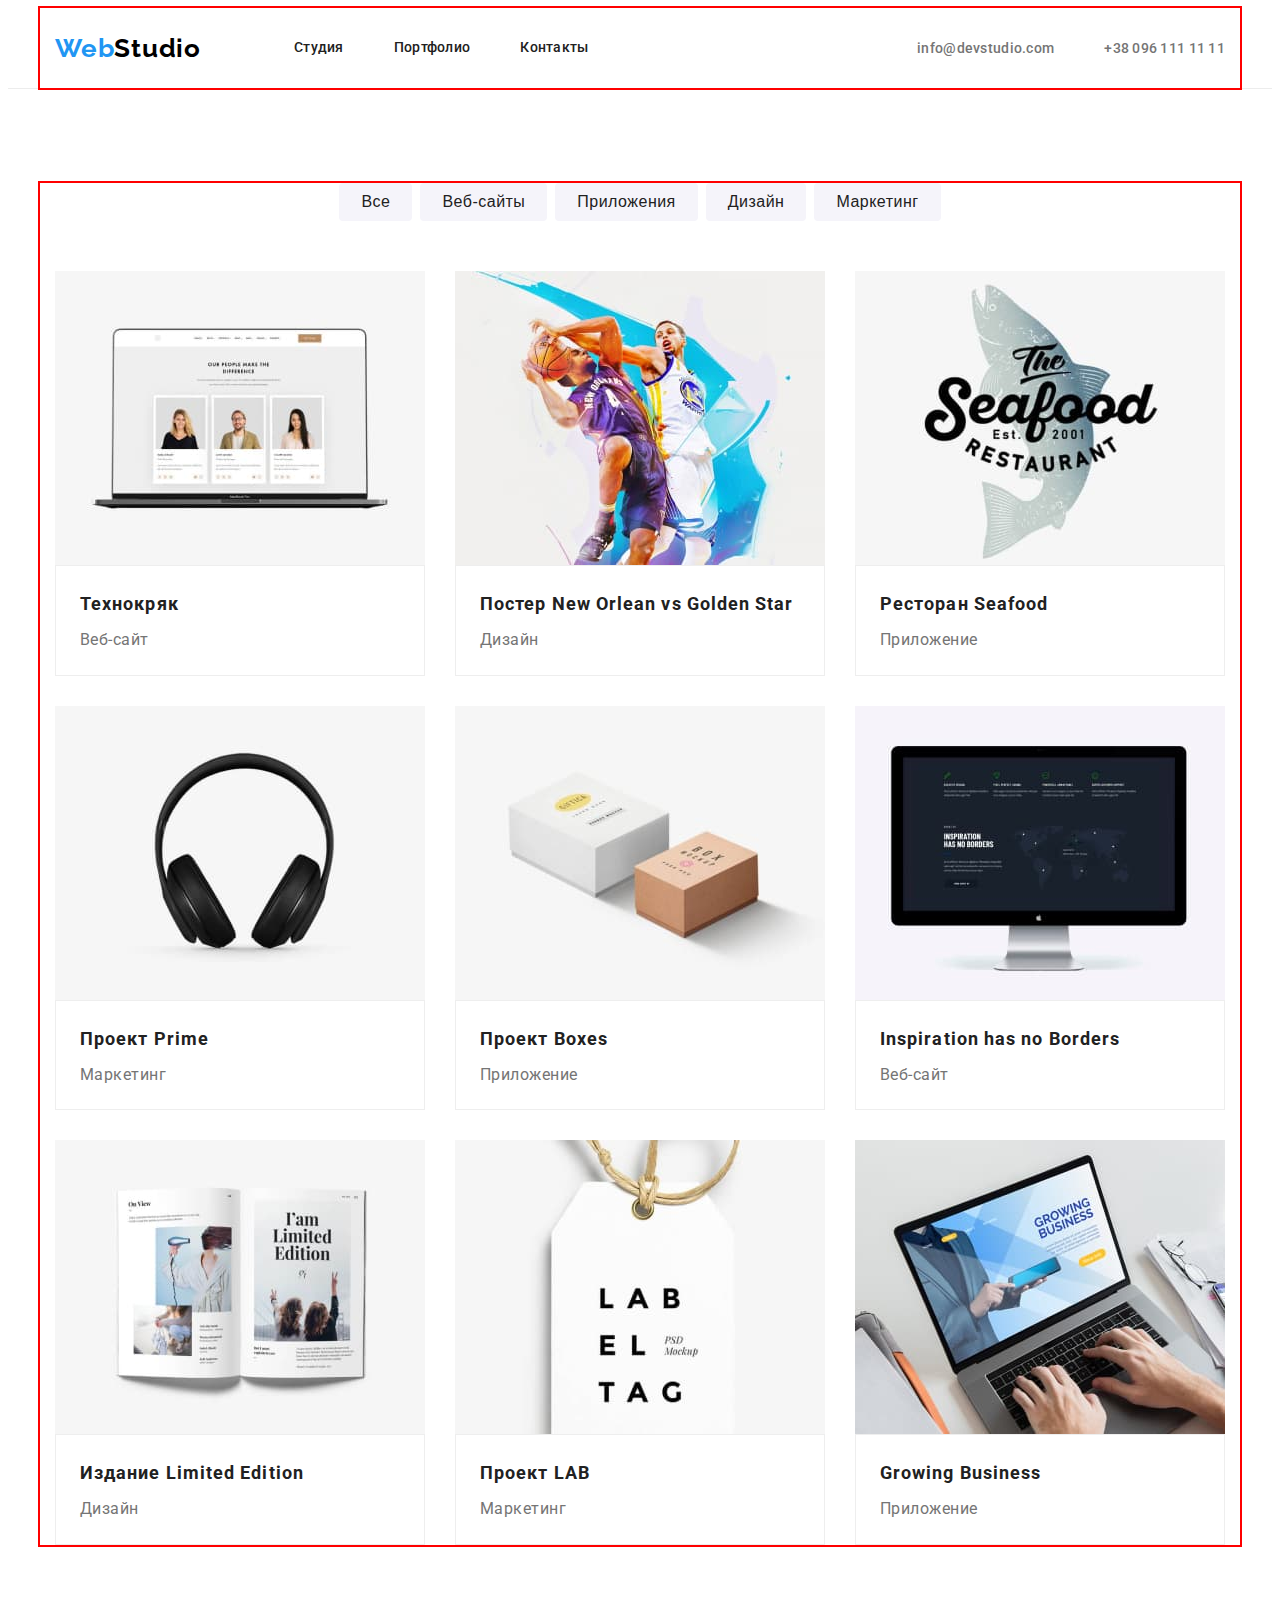
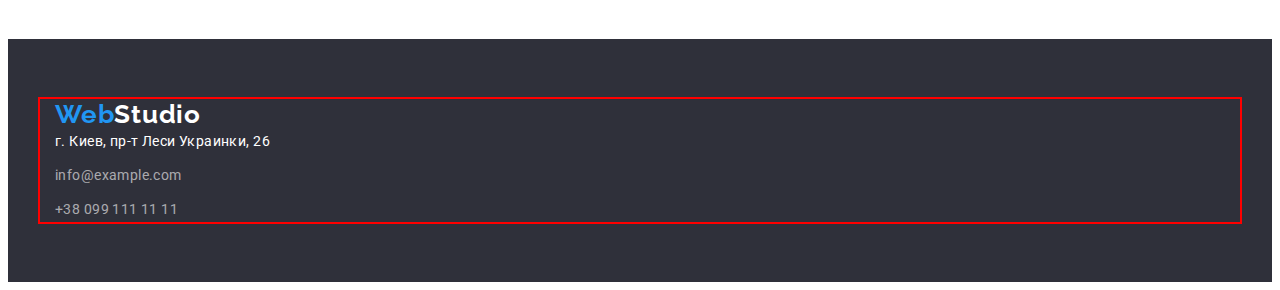
==== portfolio.html @ a9dec00b "Initial commit" ====
<!DOCTYPE html>
<html lang="ru">

<head>
    <meta charset="UTF-8">
    <meta http-equiv="X-UA-Compatible" content="IE=edge">
    <meta name="viewport" content="width=device-width, initial-scale=1.0">
    <title>Document</title>
    <link rel="preconnect" href="https://fonts.googleapis.com">
    <link rel="preconnect" href="https://fonts.gstatic.com" crossorigin>
    <link
        href="https://fonts.googleapis.com/css2?family=Raleway:wght@700&family=Roboto:wght@400;500;700;900&display=swap"
        rel="stylesheet">
    <link rel="stylesheet" href="./css/styles.css">
</head>

<body>
    <!-- хедер -->
    <header class="header">
        <div class="container menu">
            <nav class="navigation">
    
                <a class="logo logo-header" href="./index.html">
    
                    <span class="logo accent">Web</span><span class="logo basic">Studio</span>
                </a>
    
                <!-- nav -->
    
                <ul class="navigation-list">
                    <li class="item-navigation item"><a class="link-navigation" href="Студия">Студия</a></li>
                    <li class="item-navigation item"><a class="link-navigation" href="./portfolio.html">Портфолио</a></li>
                    <li class="item-navigation item"><a class="link-navigation" href="Контакты">Контакты</a></li>
                </ul>
            </nav>
            <div class="header-group">
                <ul class="site-nav list">
                    <li class="group-item">
                        <a class="link-contact" href="mailto:info@devstudio.com">info@devstudio.com</a>
                    </li>
                    <li class="group-item">
                        <a class="link-contact" href="tel:380961111111">+38 096 111 11 11</a>
                    </li>
                </ul>
            </div>
        </div>
    
    </header>

    <main>
        
        <section class="section">
            <div class="container">
            <h1 class="visually-hidden">заглпвие</h1>
            
            <ul class="button-list">
                <li class="filter-button"><button class="btn" type="button">Все</button></li>
                <li class="filter-button"><button class="btn" type="button">Веб-сайты</button></li>
                <li class="filter-button"><button class="btn" type="button">Приложения</button></li>
                <li class="filter-button"><button class="btn" type="button">Дизайн</button></li>
                <li class="filter-button"><button class="btn" type="button">Маркетинг</button></li>
            </ul>

            <ul class="list portfolio-list">
                    <li class="item card-example"><img src="./images/homework-2/img-2-1.jpg" alt="фото" width="370" height="294">
                            <div class="portfolio-about"> <h2 class="image name-works">Технокряк</h2>
                            <p class="type">Веб-сайт</p></div>
                    </li>
                    
                    <li class="item card-example"><img src="./images/homework-2/img-2-2.jpg" alt="фото" width="370" height="294">
                            <div class="portfolio-about"><h2 class="image name-works">Постер New Orlean vs Golden Star</h2>
                            <p class="type">Дизайн</p>
                            </div>
                    </li>

                    <li class="item card-example"><img src="./images/homework-2/img-2-3.jpg" alt="фото" width="370" height="294">
                            <div class="portfolio-about"> <h2 class="image name-works">Ресторан Seafood</h2>
                            <p class="type">Приложение</p>
                            </div>
                    </li>

                    <li class="item card-example"><img src="./images/homework-2/img-2-4.jpg" alt="фото" width="370" height="294">
                            <div class="portfolio-about"> <h2 class="image name-works">Проект Prime</h2>
                            <p class="type">Маркетинг</p>
                            </div>
                    </li>
                
                    <li class="item card-example"><img src="./images/homework-2/img-2-5.jpg" alt="фото" width="370" height="294">
                            <div class="portfolio-about"> <h2 class="image name-works">Проект Boxes</h2>
                            <p class="type">Приложение</p>
                            </div>
                    </li>
           
                    <li class="item card-example"><img src="./images/homework-2/img-2-6.jpg" alt="фото" width="370" height="294">
                            <div class="portfolio-about"> <h2 class="image name-works">Inspiration has no Borders</h2>
                            <p class="type">Веб-сайт</p>
                            </div>
                    </li>
           
                    <li class="item card-example"><img src="./images/homework-2/img-2-7.jpg" alt="фото" width="370" height="294">
                            <div class="portfolio-about"> <h2 class="image name-works">Издание Limited Edition</h2>
                            <p class="type">Дизайн</p>
                            </div>
                    </li>
                
                    <li class="item card-example"><img src="./images/homework-2/img-2-8.jpg" alt="фото" width="370" height="294">
                            <div class="portfolio-about"> <h2 class="image name-works">Проект LAB</h2>
                            <p class="type">Маркетинг</p>
                            </div>
                    </li>
                
                    <li class="item card-example"><img src="./images/homework-2/img-2-9.jpg" alt="фото" width="370" height="294">
                            <div class="portfolio-about"> <h2 class="image name-works">Growing Business</h2>
                            <p class="type">Приложение</p>
                            </div>
                    </li>
                </div>

                </ul>
            </div>
        </section>

    </main>
    <footer class="footer">
        <div class="container">
            <a class="logotype" href="./index.html">
                <span class="logotype start">Web</span><span class="logotype end">Studio</span>
            </a>

            <address class="address">
                <ul class="address-list">
                    <li class="address-item map"><a class="link-map"
                            href="https://www.google.com/maps/place/%D0%B1%D1%83%D0%BB%D1%8C%D0%B2%D0%B0%D1%80+%D0%9B%D0%B5%D1%81%D1%96+%D0%A3%D0%BA%D1%80%D0%B0%D1%97%D0%BD%D0%BA%D0%B8,+26,+%D0%9A%D0%B8%D1%97%D0%B2,+02000/@50.4265807,30.5361971,17z/data=!3m1!4b1!4m5!3m4!1s0x40d4cf0e033ecbe9:0x57a4dffefec77da0!8m2!3d50.4265807!4d30.5383858">г.
                            Киев, пр-т Леси Украинки, 26</a></li>
                    <li class="address-item address"><a class="link-address"
                            href="mailto:info@example.com">info@example.com</a></li>
                    <li class="address-item"><a class="link-address" href="tel:+380991111111">+38 099 111 11 11</a></li>
                </ul>
            </address>
        </div>
    </footer>
</body>
</html>
---- css/styles.css ----
html {
box-sizing: border-box;
}

*,
*::after,
*::before {
    box-sizing: inherit;
}

h1,
h2,
h3,
h4,
h5,
h6,
p {
    margin: 0;
}

.list {
    list-style: none;
    padding: 0;
    margin: 0;
}

.link {
    text-decoration: none;
    color: inherit;
}

ul{
    margin: 0;
    padding: 0;
    list-style: none;
}

img {
    display: block;
    max-width: 100%;
    height: auto;
}

:root {
    --title-text-color: #212121;
    --primary-text-color: #757575;
    --accent-color: #2196F3;
    --primary-background-color: #FFFFFF;
    --second-background-color: #2F303A;
    --third-background-color:#F5F4FA;
    --logo-text-color: #000000;
}

body{
    color: var(--primary-text-color);
    background-color: var(--primary-background-color);
    font-family: 'Roboto',sans-serif ;
    letter-spacing: 0.03em;
}

/* box */

.header{
    border-bottom: 1px solid #ececec;
}
.container {
    width: 1200px;
    padding-left: 15px;
    padding-right: 15px;
    outline: 2px solid red;
    margin: 0 auto;
}

.container.menu {
outline: 2px solid red;
display: flex;
align-items: center;

}


.list{
    list-style-type: none;
}

/* лого хед*/

.logo {
    font-family: 'Raleway';
    font-style: normal;
    font-weight: 700;
    font-size: 26px;
    line-height: 1.19;
    letter-spacing: 0.03em;
    text-decoration: none;
}


.logo .accent {
    color: var(--accent-color)
}

.logo .basic {
    color: var(--logo-text-color)
}

.logo-header{
    margin-right: 93px;
}


/* nav */
.navigation-list {
    display: flex;
    
}


.navigation-list .link-navigation {
display: block;
padding-top: 32px;
padding-bottom: 32px;
} 

.navigation-list .item {
    margin-right: 50px;
} 

.navigation-list .item:last-child {
    margin-right: 0;
}


.navigation {
    display: flex;
    align-items: center;
}

.menu {
    display: flex;
    align-items: center;
}

.header-group {
    display: flex;
    margin-left: auto;
}



.item-navigation{
    list-style-type: none;
}


.link-navigation{
    font-family: 'Roboto';
    font-style: normal;
    font-weight: 500;
    font-size: 14px;
    line-height: 1.14;
    letter-spacing: 0.02em;
    color: var(--title-text-color);
    text-decoration: none;
}

.group-item{
    list-style-type: none;
    margin-left: 50px;
    }

.link-contact{
    font-weight: 500;
    font-size: 14px;
    line-height: 1.4;
    letter-spacing: 0.02em;
    color: var(--primary-text-color);
    text-decoration: none;
}

.site-nav.list{
    display: flex;
margin-left: auto;
}


/* навигация  */

.link-navigation:hover {
color: var(--accent-color);
}
.link-navigation:focus {
color: var(--accent-color);
}

.link-navigation{
cursor: pointer;
}


.link-contact:hover {
color: var(--accent-color);
}
.link-contact:focus {
color: var(--accent-color);
}
.link-contact{
cursor: pointer;
}

/* ----прячем ---*/

.visually-hidden {
    position: absolute;
    width: 1px;
    height: 1px;
    margin: -1px;
    border: 0;
    padding: 0;

    white-space: nowrap;
    clip-path: inset(100%);
    clip: rect(0 0 0 0);
    overflow: hidden;
}

.visually-list {
    display: flex;
}

.visually-list .visually-list-item {
    width: 270px;
}

.visually-list .item {
    margin-right: 30px;
}

.visually-list .item:nth-child(4n) {
    margin-right: 0;
}


/* тело */

.header-hero {
    background-color: #2F303A;

    text-align: center;
    padding-top: 200px;
    padding-bottom: 200px;
}



.header-logo{
    font-weight: 900;
    font-size: 44px;
    line-height: 1.5;
    text-align: center;
    letter-spacing: 0.06em;
    text-transform: uppercase;
    color: #FFFFFF;
    background-color: #2F303A;
    margin-bottom: 30px;
}

.button {
    background: #2196F3;
    font-weight: 700;
    font-size: 16px;
    line-height: 1.8;
    color: #FFFFFF;

    align-items: center;
    text-align: center;
    border: 0;
    box-shadow: 0px 4px 4px rgba(0, 0, 0, 0.15);
    border-radius: 4px;
    padding: 10px 33px;
    cursor: pointer;
}



.header-section{
font-weight: 700;
font-size: 36px;
line-height: 1.16;
letter-spacing: 0.03em;
color: var(--title-text-color);

text-align: center;
margin-bottom: 50px;
}
/* особо */

.section {
    padding-top: 94px;
    padding-bottom: 94px;
}





.features{
font-weight: 700;
font-size: 14px;
line-height: 1.14;
letter-spacing: 0.03em;
text-transform: uppercase;
color: var(--title-text-color);
    margin-bottom: 10px;
}

.description{
font-weight: 400;
font-size: 14px;
line-height: 1.8;
letter-spacing: 0.03em;
color: var(--primary-text-color);
}


/*--чем мы занимаемся ---*/


.doing {
    padding-top: 0px;
}
.doing-list{
     display: flex;
 }

.doing-list li {
    margin-right: 30px;
}

.doing-list li:nth-child(3n) {
    margin-right: 0;
}



/* команда */
.header-section {
    margin-bottom: 50px;
}

.team {
    background: #F5F4FA;
    
}

.list.team-list {
     display: flex;
}


.name{
font-weight: 500;
font-size: 16px;
line-height: 1.8;
text-align: center;
letter-spacing: 0.03em;
color: var(--title-text-color);
margin-bottom: 10px;
}

.job{
 font-weight: 400;
font-size: 16px;
line-height: 1.8;
text-align: center;
letter-spacing: 0.03em;
color: var(--primary-text-color);

}



.team-list .card {
    background-color: var(--primary-background-color);
    margin-right: 30px;
    box-shadow: 0px 1px 3px rgba(0, 0, 0, 0.12), 0px 1px 1px rgba(0, 0, 0, 0.14), 0px 2px 1px rgba(0, 0, 0, 0.2);
    border-radius: 0px 0px 4px 4px;
}

.command-title {
    padding-top: 30px;
    padding-bottom: 30px;
    text-align: center;
}

.team-list li:last-child {
    margin-right: 0;
}

/* ---футер-- */




.footer{
background-color: var(--second-background-color);
padding-top: 60px;
    padding-bottom: 60px;
}

.address-item{
list-style-type: none;
}

.link-map{
    font-family: 'Roboto';
    font-style: normal;
font-weight: 400;
 font-size: 14px;
line-height: 1.7;
letter-spacing: 0.03em;
color: var(--primary-background-color);
text-decoration: none;
}

.link-address{
    font-family: 'Roboto';
    font-style: normal;
font-weight: 400;
font-size: 14px;
line-height: 1.8;
letter-spacing: 0.03em;
color: rgba(255, 255, 255, 0.6);
text-decoration: none;
}

/* лого фут */

.footer .logo-position {
    display: block;
margin-bottom: 20px;
}

.logotype {
    font-family: 'Raleway';
    font-weight: 700;
    font-size: 26px;
    line-height: 1.19;
    letter-spacing: 0.03em;
    text-decoration: none;
    
    margin-bottom: 20px; 
}

.logotype .start {
    color: var(--accent-color);
}

.logotype .end {
    color: var(--primary-background-color);
}

.address-item.map{
margin-bottom: 9px;
}
.address-item.address{
margin-bottom: 9px;
}





/* портфолио */




.portfolio-list {
    margin-top: 50px;
}



.button-list {
    list-style-type: none;
}

.btn:hover,
.btn:focus{
    background: var(--accent-color);
    color: var(--primary-background-color);
    border-radius: 4px;
}


.btn:active {
    color: var(--title-text-color);
}

.btn {
    cursor: pointer;
}
.portfolio-about {
    padding-top: 20px;
    padding-bottom: 20px;
    border: 1px solid #EEEEEE;
    padding-left: 24px;
    padding-right: 24px;
}
.btn {

    
    font-weight: 500;
    font-size: 16px;
    line-height: 1.62;
    text-align: center;
    letter-spacing: 0.03em;
    color: var(--title-text-color);
    background-color: #F5F4FA;;
    border: 0;
    border-radius: 4px;
    padding: 6px 22px;
}

.button-list{
    display: flex;
    justify-content: center;
}

.button-list .filter-button {
    margin-right: 8px;
}

.button-list li:last-child {
    margin-right: 0;
}

.portfolio-list {
    display: flex;
    flex-wrap: wrap;
}
.portfolio-list .card-example {
    margin-right: 30px;
    margin-bottom: 30px;
}

.portfolio-list .card-example:nth-child(3n) {
    margin-right: 0;
}

.portfolio-list .card-example:nth-last-child(-n + 3) {
    margin-bottom: 0;
}


.image.name-works{
 font-weight: 700; 
font-size: 18px;
line-height: 2;
letter-spacing: 0.06em;
color:var(--title-text-color)

}
.image.name-works {
margin-bottom: 4px;
}
.type{
font-weight: 400;
font-size: 16px;
line-height: 1.8;
letter-spacing: 0.03em;
color:var(--primary-text-color)
}
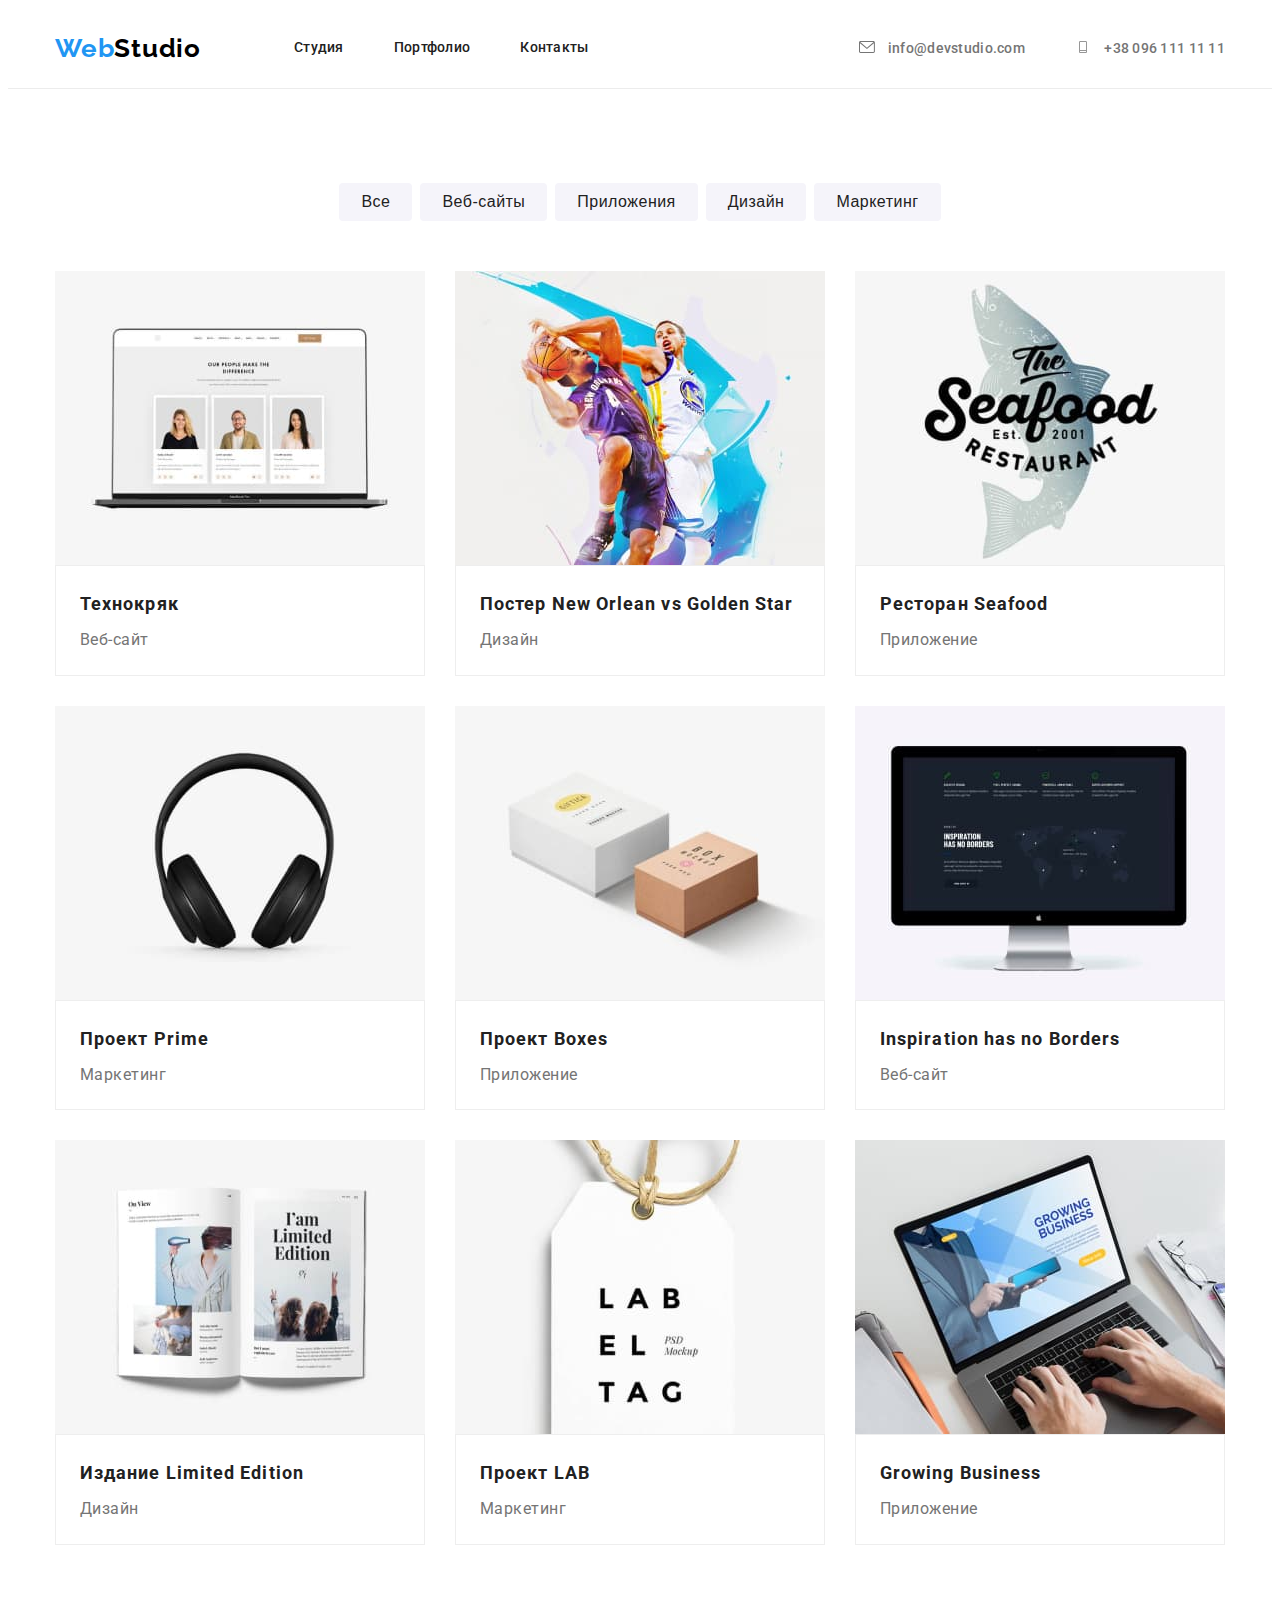
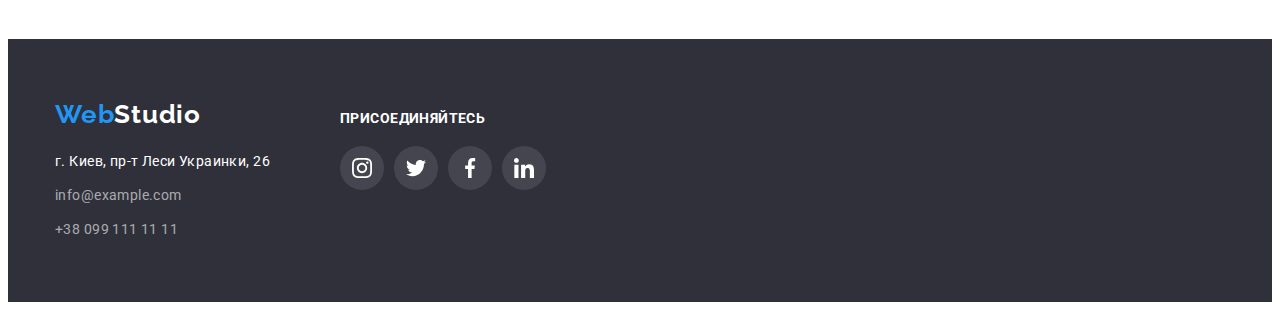
==== commit 169e4ada: "finish" ====
--- a/portfolio.html
+++ b/portfolio.html
@@ -28,21 +28,31 @@
                 <!-- nav -->
     
                 <ul class="navigation-list">
-                    <li class="item-navigation item"><a class="link-navigation" href="Студия">Студия</a></li>
-                    <li class="item-navigation item"><a class="link-navigation" href="./portfolio.html">Портфолио</a></li>
-                    <li class="item-navigation item"><a class="link-navigation" href="Контакты">Контакты</a></li>
+                    <li class="item-navigation item"><a class="link link-navigation" href="Студия">Студия</a></li>
+                    <li class="item-navigation item"><a class="link link-navigation" href="./portfolio.html">Портфолио</a>
+                    </li>
+                    <li class="item-navigation item"><a class="link link-navigation" href="Контакты">Контакты</a></li>
                 </ul>
             </nav>
-            <div class="header-group">
-                <ul class="site-nav list">
-                    <li class="group-item">
-                        <a class="link-contact" href="mailto:info@devstudio.com">info@devstudio.com</a>
-                    </li>
-                    <li class="group-item">
-                        <a class="link-contact" href="tel:380961111111">+38 096 111 11 11</a>
-                    </li>
-                </ul>
-            </div>
+    
+            <ul class="site-nav list">
+                <li class="group-item">
+                    <a class="link-contact" href="mailto:info@devstudio.com">
+                        <svg class="icon" width="16" height="12">
+                            <use href="./images/icon/sprite.svg#envelope"></use>
+                        </svg>
+                        info@devstudio.com</a>
+                </li>
+    
+                <li class="group-item">
+                    <a class="link-contact" href="tel:380961111111">
+                        <svg class="icon" width="16" height="12">
+                            <use href="./images/icon/sprite.svg#smartphone"></use>
+                        </svg>
+                        +38 096 111 11 11</a>
+                </li>
+            </ul>
+    
         </div>
     
     </header>
@@ -62,57 +72,89 @@
             </ul>
 
             <ul class="list portfolio-list">
-                    <li class="item card-example"><img src="./images/homework-2/img-2-1.jpg" alt="фото" width="370" height="294">
-                            <div class="portfolio-about"> <h2 class="image name-works">Технокряк</h2>
-                            <p class="type">Веб-сайт</p></div>
-                    </li>
-                    
-                    <li class="item card-example"><img src="./images/homework-2/img-2-2.jpg" alt="фото" width="370" height="294">
-                            <div class="portfolio-about"><h2 class="image name-works">Постер New Orlean vs Golden Star</h2>
+                <li class="item card-example">
+                    <a class="portfolio-shadow link" href="">
+                        <img src="./images/homework-2/img-2-1.jpg" alt="фото" width="370" height="294">
+                        <div class="portfolio-about">
+                            <h2 class="image name-works">Технокряк</h2>
+                            <p class="type">Веб-сайт</p>
+                        </div>
+                     </a>
+                </li>
+
+                <li class="item card-example">
+                    <a class="portfolio-shadow link" href="">
+                        <img src="./images/homework-2/img-2-2.jpg" alt="фото" width="370" height="294">
+                        <div class="portfolio-about">
+                            <h2 class="image name-works">Постер New Orlean vs Golden Star</h2>
                             <p class="type">Дизайн</p>
-                            </div>
-                    </li>
-
-                    <li class="item card-example"><img src="./images/homework-2/img-2-3.jpg" alt="фото" width="370" height="294">
-                            <div class="portfolio-about"> <h2 class="image name-works">Ресторан Seafood</h2>
+                        </div>
+                </a>
+                    </li>
+
+                <li class="item card-example">
+                    <a class="portfolio-shadow link" href="">
+                        <img src="./images/homework-2/img-2-3.jpg" alt="фото" width="370" height="294">
+                        <div class="portfolio-about">
+                            <h2 class="image name-works">Ресторан Seafood</h2>
                             <p class="type">Приложение</p>
-                            </div>
-                    </li>
-
-                    <li class="item card-example"><img src="./images/homework-2/img-2-4.jpg" alt="фото" width="370" height="294">
+                        </div>
+                    </a>
+                    </li>
+
+                    <li class="item card-example">
+                        <a class="portfolio-shadow link" href="">
+                        <img src="./images/homework-2/img-2-4.jpg" alt="фото" width="370" height="294">
                             <div class="portfolio-about"> <h2 class="image name-works">Проект Prime</h2>
                             <p class="type">Маркетинг</p>
                             </div>
+                        </a>
                     </li>
                 
-                    <li class="item card-example"><img src="./images/homework-2/img-2-5.jpg" alt="фото" width="370" height="294">
+                    <li class="item card-example">
+                        <a class="portfolio-shadow link" href="">
+                        <img src="./images/homework-2/img-2-5.jpg" alt="фото" width="370" height="294">
                             <div class="portfolio-about"> <h2 class="image name-works">Проект Boxes</h2>
                             <p class="type">Приложение</p>
                             </div>
+                        </a>
                     </li>
            
-                    <li class="item card-example"><img src="./images/homework-2/img-2-6.jpg" alt="фото" width="370" height="294">
+                    <li class="item card-example">
+                        <a class="portfolio-shadow link" href="">
+                        <img src="./images/homework-2/img-2-6.jpg" alt="фото" width="370" height="294">
                             <div class="portfolio-about"> <h2 class="image name-works">Inspiration has no Borders</h2>
                             <p class="type">Веб-сайт</p>
                             </div>
+                        </a>
                     </li>
            
-                    <li class="item card-example"><img src="./images/homework-2/img-2-7.jpg" alt="фото" width="370" height="294">
+                    <li class="item card-example">
+                        <a class="portfolio-shadow link" href="">
+                         <img src="./images/homework-2/img-2-7.jpg" alt="фото" width="370" height="294">
                             <div class="portfolio-about"> <h2 class="image name-works">Издание Limited Edition</h2>
                             <p class="type">Дизайн</p>
                             </div>
+                        </a>
+                        
                     </li>
                 
-                    <li class="item card-example"><img src="./images/homework-2/img-2-8.jpg" alt="фото" width="370" height="294">
+                    <li class="item card-example">
+                        <a class="portfolio-shadow link" href="">
+                        <img src="./images/homework-2/img-2-8.jpg" alt="фото" width="370" height="294">
                             <div class="portfolio-about"> <h2 class="image name-works">Проект LAB</h2>
                             <p class="type">Маркетинг</p>
                             </div>
+                        </a>
                     </li>
                 
-                    <li class="item card-example"><img src="./images/homework-2/img-2-9.jpg" alt="фото" width="370" height="294">
+                    <li class="item card-example">
+                        <a class="portfolio-shadow link" href="">
+                         <img src="./images/homework-2/img-2-9.jpg" alt="фото" width="370" height="294">
                             <div class="portfolio-about"> <h2 class="image name-works">Growing Business</h2>
                             <p class="type">Приложение</p>
                             </div>
+                        </a>
                     </li>
                 </div>
 
@@ -122,21 +164,56 @@
 
     </main>
     <footer class="footer">
-        <div class="container">
-            <a class="logotype" href="./index.html">
-                <span class="logotype start">Web</span><span class="logotype end">Studio</span>
-            </a>
-
-            <address class="address">
-                <ul class="address-list">
-                    <li class="address-item map"><a class="link-map"
-                            href="https://www.google.com/maps/place/%D0%B1%D1%83%D0%BB%D1%8C%D0%B2%D0%B0%D1%80+%D0%9B%D0%B5%D1%81%D1%96+%D0%A3%D0%BA%D1%80%D0%B0%D1%97%D0%BD%D0%BA%D0%B8,+26,+%D0%9A%D0%B8%D1%97%D0%B2,+02000/@50.4265807,30.5361971,17z/data=!3m1!4b1!4m5!3m4!1s0x40d4cf0e033ecbe9:0x57a4dffefec77da0!8m2!3d50.4265807!4d30.5383858">г.
-                            Киев, пр-т Леси Украинки, 26</a></li>
-                    <li class="address-item address"><a class="link-address"
-                            href="mailto:info@example.com">info@example.com</a></li>
-                    <li class="address-item"><a class="link-address" href="tel:+380991111111">+38 099 111 11 11</a></li>
+        <div class="container footer-flex">
+            <div class="footer-contacts">
+                <a class="logotype logo-position" href="./index.html">
+                    <span class="logotype start">Web</span><span class="logotype end">Studio</span>
+                </a>
+    
+                <address address class="address">
+                    <ul class="address-list">
+                        <li class="address-item map"><a class="link-map"
+                                href="https://www.google.com/maps/place/%D0%B1%D1%83%D0%BB%D1%8C%D0%B2%D0%B0%D1%80+%D0%9B%D0%B5%D1%81%D1%96+%D0%A3%D0%BA%D1%80%D0%B0%D1%97%D0%BD%D0%BA%D0%B8,+26,+%D0%9A%D0%B8%D1%97%D0%B2,+02000/@50.4265807,30.5361971,17z/data=!3m1!4b1!4m5!3m4!1s0x40d4cf0e033ecbe9:0x57a4dffefec77da0!8m2!3d50.4265807!4d30.5383858">г.
+                                Киев, пр-т Леси Украинки, 26</a></li>
+                        <li class="address-item address"><a class="link-address"
+                                href="mailto:info@example.com">info@example.com</a></li>
+                        <li class="address-item"><a class="link-address" href="tel:+380991111111">+38 099 111 11 11</a></li>
+                    </ul>
+                </address>
+            </div>
+            <div class="footer-social">
+                <p class="footer-so-text">ПРИСОЕДИНЯЙТЕСЬ</p>
+                <ul class="footer-social-list list">
+                    <li class="footer-socials-item">
+                        <a class="socials-link socials-link-instagram link" href="" aria-label="Instagram">
+                            <svg class="footer-socials-icon" width="20" height="20">
+                                <use href="./images/icon/sprite.svg#instagram"></use>
+                            </svg>
+                        </a>
+                    </li>
+                    <li class="footer-socials-item">
+                        <a class="socials-link socials-link-twitter link" href="" aria-label="Twitter">
+                            <svg class="footer-socials-icon" width="20" height="20">
+                                <use href="./images/icon/sprite.svg#twitter"></use>
+                            </svg>
+                        </a>
+                    </li>
+                    <li class="footer-socials-item">
+                        <a class="socials-link socials-link-facebook link" href="" aria-label="Facebook">
+                            <svg class="footer-socials-icon" width="20" height="20">
+                                <use href="./images/icon/sprite.svg#facebook"></use>
+                            </svg>
+                        </a>
+                    </li>
+                    <li class="footer-socials-item">
+                        <a class="socials-link socials-link-linkedin link" href="" aria-label="L inkedin">
+                            <svg class="footer-socials-icon" width="20" height="20">
+                                <use href="./images/icon/sprite.svg#linkedin"></use>
+                            </svg>
+                        </a>
+                    </li>
                 </ul>
-            </address>
+            </div>
         </div>
     </footer>
 </body>
--- a/css/styles.css
+++ b/css/styles.css
@@ -49,6 +49,9 @@
     --second-background-color: #2F303A;
     --third-background-color:#F5F4FA;
     --logo-text-color: #000000;
+    --icon-color: #AFB1B8;
+    --button-bg: #2196f3;
+    --secondary-light-bg: #f5f4fa;
 }
 
 body{
@@ -67,15 +70,12 @@
     width: 1200px;
     padding-left: 15px;
     padding-right: 15px;
-    outline: 2px solid red;
     margin: 0 auto;
 }
 
 .container.menu {
-outline: 2px solid red;
 display: flex;
 align-items: center;
-
 }
 
 
@@ -208,6 +208,16 @@
 cursor: pointer;
 }
 
+.icon {
+    margin-right: 10px;
+    fill: currentColor;
+}
+
+.icon:hover,
+.icon:focus {
+    color: var(--accent-color);
+}
+
 /* ----прячем ---*/
 
 .visually-hidden {
@@ -240,6 +250,15 @@
     margin-right: 0;
 }
 
+.icon-background {
+    height: 120px;
+  background-color: var(--secondary-light-bg); 
+    margin-bottom: 30px;
+    display: flex;
+    align-items: center;
+    justify-content: center;
+    border-radius: 4px;
+}
 
 /* тело */
 
@@ -249,6 +268,18 @@
     text-align: center;
     padding-top: 200px;
     padding-bottom: 200px;
+
+   
+    max-width: 1600px;
+    height: 600px;
+    margin-left: auto;
+    margin-right: auto;
+
+    background-image: linear-gradient(to right, rgba(47, 48, 58, 0.4), rgba(47, 48, 58, 0.4)), url(..//images/hero/Img.jpg);
+    background-position: center;
+    background-size: contain;
+    background-repeat: no-repeat;
+    background-size: cover;
 }
 
 
@@ -261,7 +292,7 @@
     letter-spacing: 0.06em;
     text-transform: uppercase;
     color: #FFFFFF;
-    background-color: #2F303A;
+    /* background-color: #2F303A; */
     margin-bottom: 30px;
 }
 
@@ -396,6 +427,141 @@
 .team-list li:last-child {
     margin-right: 0;
 }
+ 
+/* ---------socials-------------- */
+.socials {
+    display: flex;
+    justify-content: center;
+}
+
+.socials-item:not(:last-child) {
+    margin-right: 10px;
+}
+
+.socials-link {
+    display: flex;
+    width: 100%;
+    align-items: center;
+    justify-content: center;
+    fill: var(--icon-color);
+}
+
+.socials-item {
+    display: flex;
+    justify-content: center;
+    align-items: center;
+    width: 44px;
+    height: 44px;
+    padding: 0px;
+    border: none;
+
+    background-color: var(--primary-background-color);
+    border-radius: 50%;
+
+    background-repeat: no-repeat;
+    background-size: 20px;
+    background-position: center;
+    color: var(--icon-color);
+}
+
+.icon-net {
+    fill: var(--icon-color);
+}
+
+.socials-link:hover,
+.socials-link:focus {
+    background-color: var(--button-bg);
+}
+
+.socials-link:hover .icon-net,
+.socials-link:focus .icon-net {
+    fill: var(--primary-background-color);
+}
+
+/* Постоянные клиенты */
+
+.clients-list {
+    display: flex;
+}
+
+.clients-item {
+    display: flex;
+    align-items: center;
+    justify-content: center;
+    box-sizing: border-box;
+    cursor: pointer;
+}
+
+.clients-item:not(:last-child) {
+    margin-right: 30px;
+}
+
+.clients-link {
+    display: flex;
+    width: 170px;
+    height: 92px;
+    justify-content: center;
+    align-items: center;
+    color: var(--icon-color);
+    border: 1px solid var(--icon-color);
+    border-radius: 4px;
+    cursor: pointer;
+}
+
+.clients-logo {
+    width: 106px;
+    height: 60px;
+    fill: currentColor;
+}
+
+.clients-link:hover,
+.clients-link:focus {
+    color: var(--button-bg);
+    border: 1px solid var(--button-bg);
+}
+
+/* Постоянные клиенты */
+.clients-list {
+    display: flex;
+}
+
+.clients-item {
+    display: flex;
+    align-items: center;
+    justify-content: center;
+    box-sizing: border-box;
+    cursor: pointer;
+}
+
+.clients-item:not(:last-child) {
+    margin-right: 30px;
+}
+
+.clients-link {
+    display: flex;
+    width: 170px;
+    height: 92px;
+    justify-content: center;
+    align-items: center;
+    color: var(--icon-color);
+    border: 1px solid var(--icon-color);
+    border-radius: 4px;
+    cursor: pointer;
+}
+
+.clients-logo {
+    width: 106px;
+    height: 60px;
+    fill: currentColor;
+}
+
+.clients-link:hover,
+.clients-link:focus {
+    color: var(--button-bg);
+    border: 1px solid var(--button-bg);
+}
+
+
 
 /* ---футер-- */
 
@@ -434,6 +600,48 @@
 text-decoration: none;
 }
 
+.footer-flex {
+    display: flex;
+    align-items: baseline;
+}
+.footer-social-list {
+    display: flex;
+    justify-content: center;
+}
+
+.footer-social {
+    margin-left: 70px;
+}
+.footer-so-text {
+    font-family: Roboto;
+    font-style: normal;
+    font-weight: 700;
+    font-size: 14px;
+    line-height: 1.16;
+    letter-spacing: 0.03em;
+    text-transform: uppercase;
+    color: #ffffff;
+    margin-bottom: 20px;
+}
+.socials-link {
+    width: 44px;
+    height: 44px;
+    display: flex;
+    background-color: rgba(255, 255, 255, 0.1);
+    border-radius: 50%;
+    justify-content: center;
+    align-items: center;
+}
+
+.footer-socials-icon {
+    width: 20px;
+    height: 20px;
+    fill: #ffffff; 
+}  
+.footer-socials-item:not(:last-child) {
+    margin-right: 10px;
+}
+
 /* лого фут */
 
 .footer .logo-position {
@@ -484,6 +692,7 @@
 
 .button-list {
     list-style-type: none;
+
 }
 
 .btn:hover,
@@ -491,6 +700,9 @@
     background: var(--accent-color);
     color: var(--primary-background-color);
     border-radius: 4px;
+    box-shadow: 0px 3px 1px rgb(0 0 0 / 10%),
+     0px 1px 2px rgb(0 0 0 / 8%),
+    0px 2px 2px rgb(0 0 0 / 12%);
 }
 
 
@@ -554,6 +766,7 @@
 }
 
 
+
 .image.name-works{
  font-weight: 700; 
 font-size: 18px;
@@ -571,4 +784,15 @@
 line-height: 1.8;
 letter-spacing: 0.03em;
 color:var(--primary-text-color)
+}
+
+.portfolio-shadow{
+    display: block;
+}
+
+.portfolio-shadow:hover,
+.portfolio-shadow:focus{
+    box-shadow: 0px 1px 1px rgba(0, 0, 0, 0.12),
+            0px 4px 4px rgba(0, 0, 0, 0.06),
+            1px 4px 6px rgba(0, 0, 0, 0.16);
 }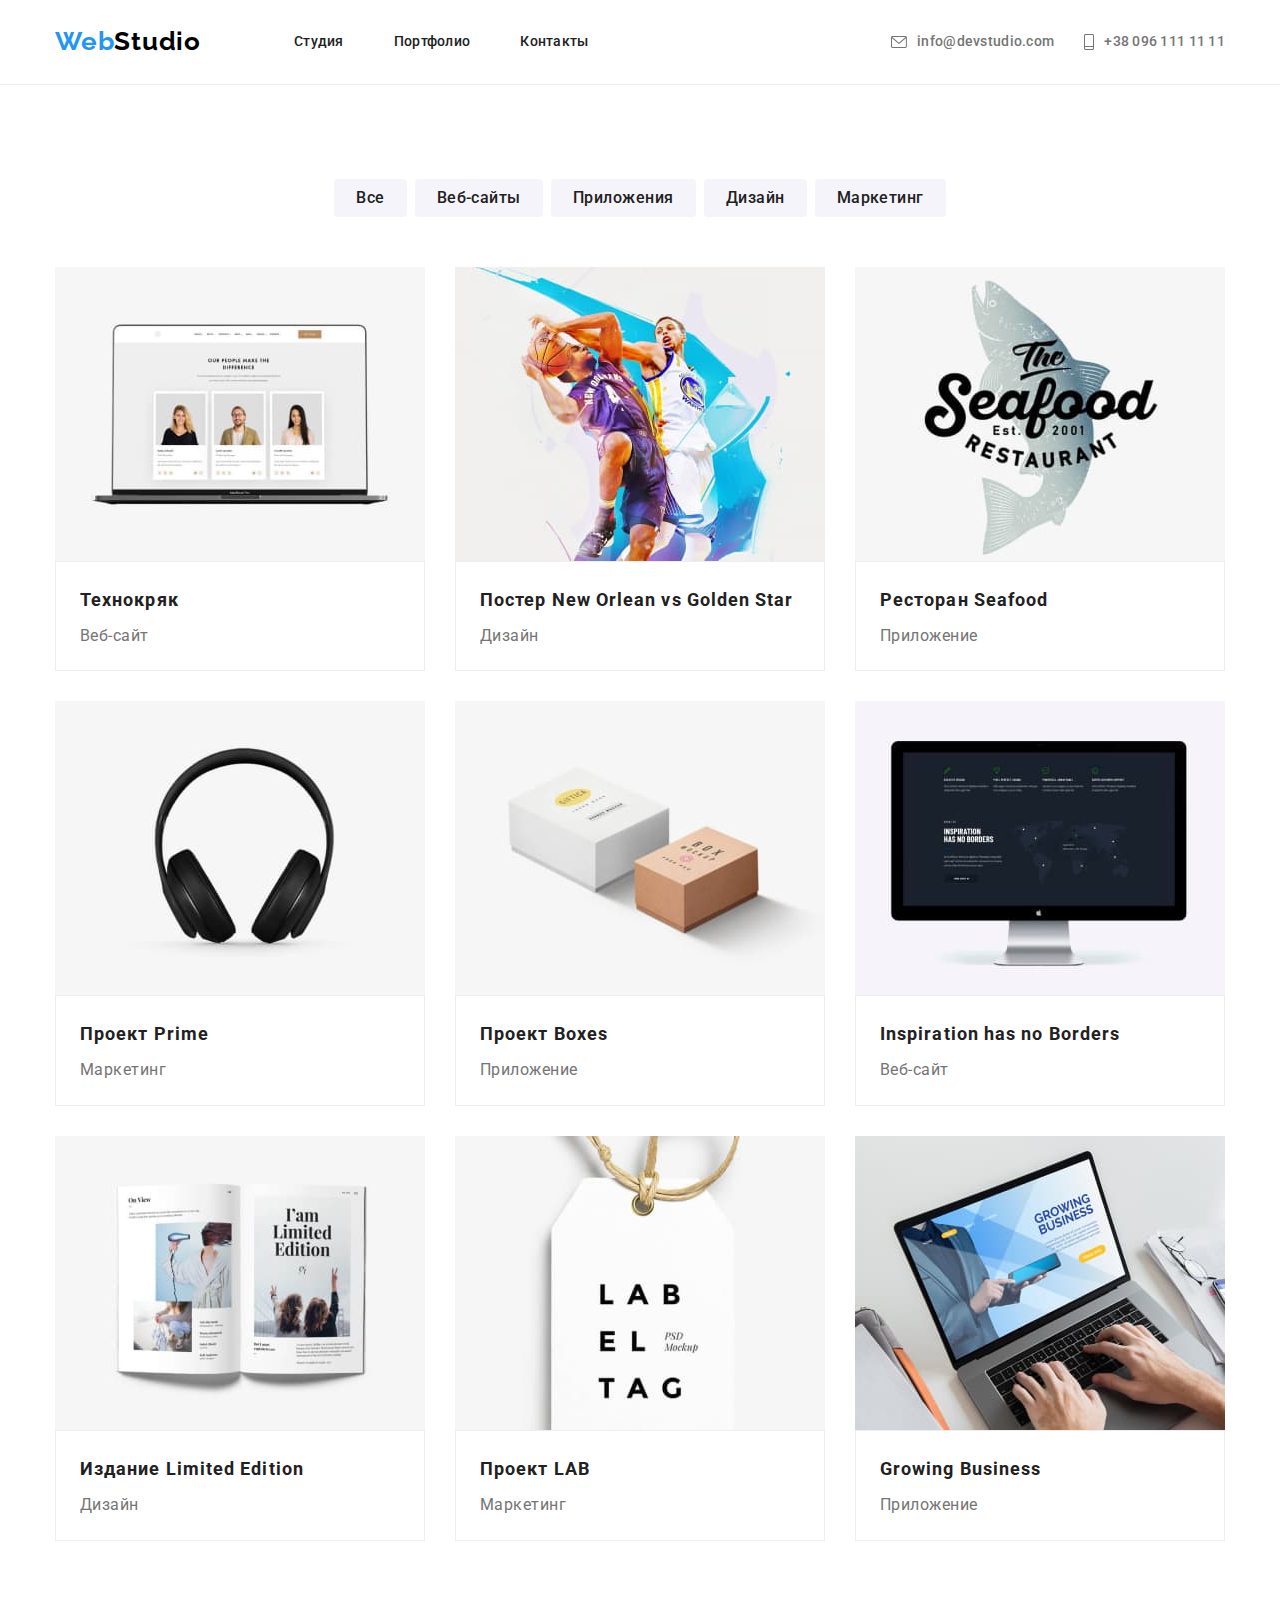
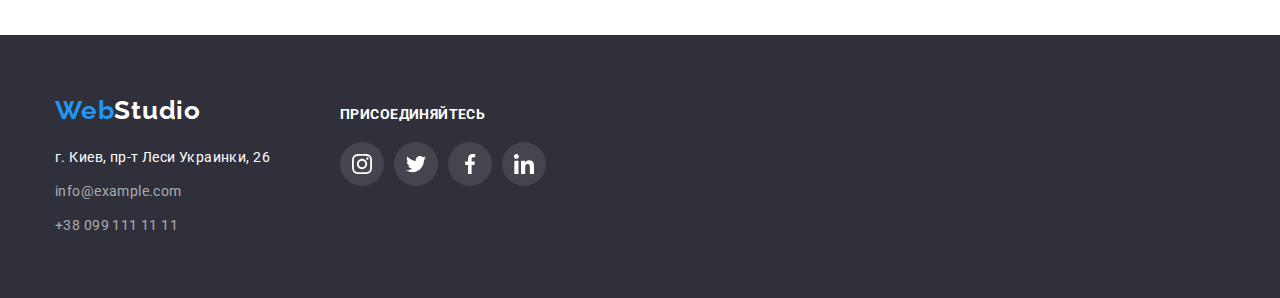
==== commit b0bea115: "revision" ====
--- a/portfolio.html
+++ b/portfolio.html
@@ -11,7 +11,10 @@
     <link
         href="https://fonts.googleapis.com/css2?family=Raleway:wght@700&family=Roboto:wght@400;500;700;900&display=swap"
         rel="stylesheet">
+    <link rel="stylesheet"
+        href="https://cdnjs.cloudflare.com/ajax/libs/modern-normalize/1.1.0/modern-normalize.min.css">
     <link rel="stylesheet" href="./css/styles.css">
+
 </head>
 
 <body>
@@ -28,7 +31,7 @@
                 <!-- nav -->
     
                 <ul class="navigation-list">
-                    <li class="item-navigation item"><a class="link link-navigation" href="Студия">Студия</a></li>
+                    <li class="item-navigation item"><a class="link link-navigation" href="./index.html">Студия</a></li>
                     <li class="item-navigation item"><a class="link link-navigation" href="./portfolio.html">Портфолио</a>
                     </li>
                     <li class="item-navigation item"><a class="link link-navigation" href="Контакты">Контакты</a></li>
@@ -46,7 +49,7 @@
     
                 <li class="group-item">
                     <a class="link-contact" href="tel:380961111111">
-                        <svg class="icon" width="16" height="12">
+                        <svg class="icon" width="10" height="16">
                             <use href="./images/icon/sprite.svg#smartphone"></use>
                         </svg>
                         +38 096 111 11 11</a>
--- a/css/styles.css
+++ b/css/styles.css
@@ -166,16 +166,20 @@
 
 .group-item{
     list-style-type: none;
-    margin-left: 50px;
+    margin-left: 30px;
     }
 
 .link-contact{
+    align-items: center;
+    display: flex;
     font-weight: 500;
     font-size: 14px;
     line-height: 1.4;
     letter-spacing: 0.02em;
     color: var(--primary-text-color);
     text-decoration: none;
+    padding-top: 32px;
+    padding-bottom: 32px;
 }
 
 .site-nav.list{
@@ -432,6 +436,9 @@
 .socials {
     display: flex;
     justify-content: center;
+    align-items: center;
+
+    margin-top: 16px;
 }
 
 .socials-item:not(:last-child) {
